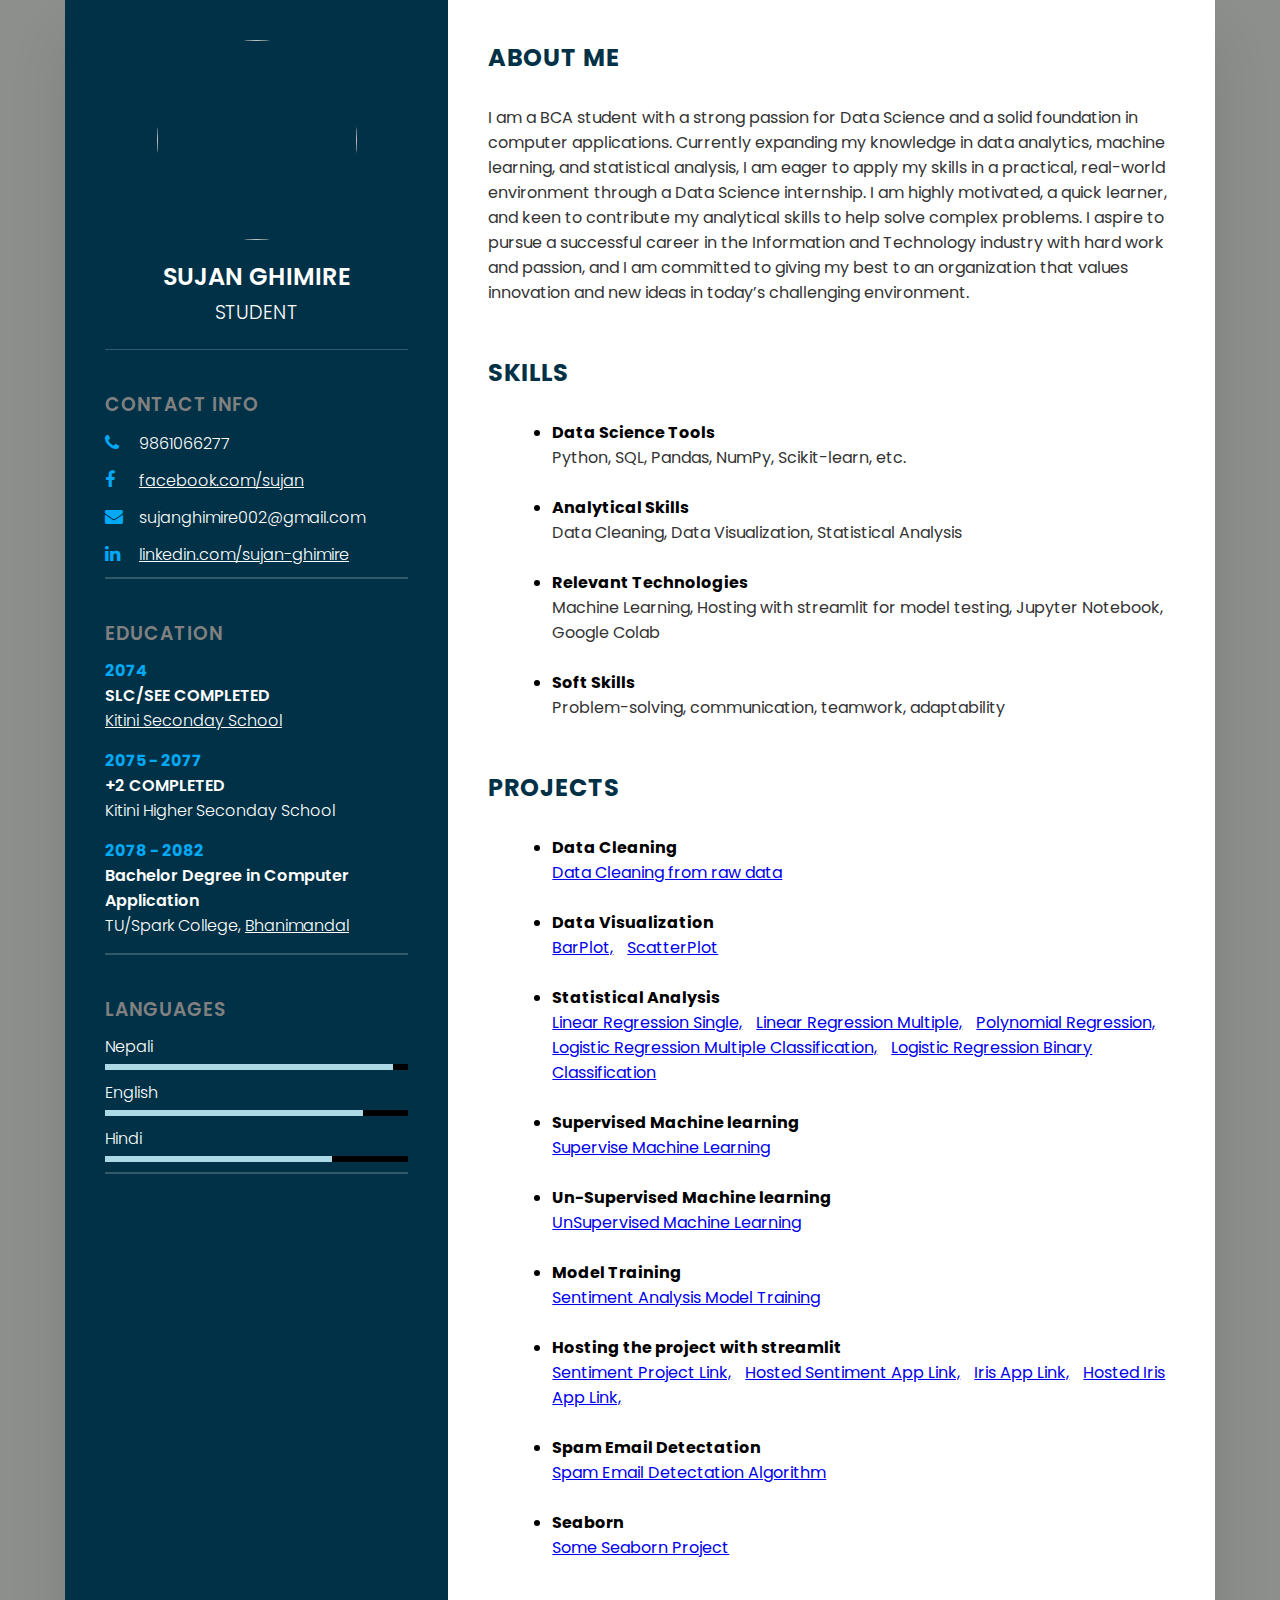
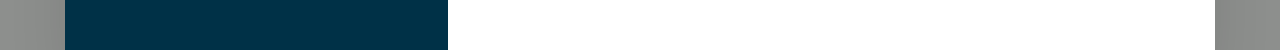
==== Cv.html @ 22872fd2 "Add files via upload" ====
<!DOCTYPE html>
<html lang="en">
<html>
<head>
    <meta name="viewport" content="width=device-width, initial-scale=1.0">
    <title>Circulum vitae</title>
    <link rel="stylesheet" href="https://cdnjs.cloudflare.com/ajax/libs/font-awesome/4.7.0/css/font-awesome.css" integrity="sha512-5A8nwdMOWrSz20fDsjczgUidUBR8liPYU+WymTZP1lmY9G6Oc7HlZv156XqnsgNUzTyMefFTcsFH/tnJE/+xBg==" crossorigin="anonymous" referrerpolicy="no-referrer" />
    <link rel="stylesheet" type="text/css" href="style.css">
    
</head>

<body>
    <div class="container">
        <div class="left_side">
            <div class="profileText">
                <div class="imgBx">
                    <img src="profilePic.jpg" height="200" >
                </div>
                <!-- <h2>SUJAN GHIMIRE <br> <span> FULL-STACK DEVELOPER</span></h2> -->
                <h2>SUJAN GHIMIRE <br> <span> STUDENT</span></h2>
            </div>

            <div class="contactInfo">
                <h3 class="title">Contact Info</h3>
                <ul>
                    <li>
                        <span class="icon"><i class="fa fa-phone" aria-hidden="true"></i></span>
                        <span class="text">9861066277</span>
                    </li>
                    <li>
                        <span class="icon"><i class="fa fa-facebook" aria-hidden="true"></i></span>
                        <!-- <span class="text"><a style="color:white;" href="https://www.facebook.com/sujan.ghimire.395891"></a></span> -->
                        <span class="text">
                            <a style="color: white;" href="https://www.facebook.com/sujan.ghimire.395891">facebook.com/sujan</a>
                            </span>
                            
                    </li>
                    <li>
                        <span class="icon"><i class="fa fa-envelope" aria-hidden="true"></i></span>
                        <span class="text">sujanghimire002@gmail.com</span>
                    </li>
                    <li>
                        <span class="icon"><i class="fa fa-linkedin" aria-hidden="true"></i></span>
                        <span class="text"><a style="color: white;" href="https://www.linkedin.com/in/sujan-ghimire-42a33b323/" target="_blank">linkedin.com/sujan-ghimire</a></span>
                    </li>
                    
                    
                </ul>
            </div>

            <!-- This part contain the information of Education Info -->
            <div class="contactInfo education">
                <h3 class="title">Education</h3>
                <ul>

                    <li>
                        <h5>2074</h5>
                        <h4>SLC/SEE COMPLETED</h4>
                        <h4><a style="color: white;" href="https://www.facebook.com/khss.kc/">Kitini Seconday School</a></h4>
                    </li>
                    <li>
                        <h5>2075 - 2077</h5>
                        <h4>+2 COMPLETED</h4>
                        <h4>Kitini Higher Seconday School</h4>
                    </li>
                    <li>
                        <h5>2078 - 2082</h5>
                        <h4>Bachelor Degree in Computer Application</h4>
                        <h4>TU/Spark College, <a style="color: white;" href="https://www.google.com/maps/place/Spark+College/@27.6707218,85.3030246,17z/data=!3m1!4b1!4m6!3m5!1s0x39eb193d130f2ef1:0x3ad8e98065950d6a!8m2!3d27.6707171!4d85.3055995!16s%2Fg%2F11rgrt46yc?entry=ttu&g_ep=EgoyMDI0MDkyNS4wIKXMDSoASAFQAw%3D%3D">Bhanimandal</a></h4>
                    </li>
                    
                </ul>
            </div>


            <div class="contactInfo language">
                <h3 class="title">languages</h3>
                <ul>
                    <li>
                        <span class="text">Nepali</span>
                        <span class="percent">
                            <div style="width: 95%"></div>
                        </span>
                        
                    </li>
                    
                    <li>
                        <span class="text">English</span>
                        <span class="percent">
                            <div style="width: 85%"></div>
                        </span>
                        
                        
                    </li>
                    
                    <li>
                        <span class="text">Hindi</span>
                        <span class="percent">
                            <div style="width: 75%"></div>
                        </span>
                        
                        
                    </li>
                </ul>
            </div>


        </div>
        
        <div class="right_side">
            <div class="about">
                <h2 class="title2">ABOUT ME</h2>
                <p>
                    I am a BCA student with a strong passion for Data Science and a solid foundation in computer applications. 
                    Currently expanding my knowledge in data analytics, machine learning, and statistical analysis, I am eager 
                    to apply my skills in a practical, real-world environment through a Data Science internship. 
                    I am highly motivated, a quick learner, and keen to contribute my analytical skills to help solve complex 
                    problems. I aspire to pursue a successful career in the Information and Technology industry with hard work
                        and passion, and I am committed to giving my best to an organization that values innovation and new ideas 
                        in today’s challenging environment.</p>
            </div>

            <div class="about">
                <h2 class="title2">Skills</h2>
                <div class="box">
                                            
                    <div class="text">
                        <ul class="indented-list">
                            <li>
                                <h4>Data Science Tools</h4>
                                <p>Python, SQL, Pandas, NumPy, Scikit-learn, etc.</p>
                            </li><br>
                            <li>
                                <h4>Analytical Skills</h4>
                                <p>Data Cleaning, Data Visualization, Statistical Analysis</p>
                            </li><br>
                            <li>
                                <h4>Relevant Technologies</h4>
                                <p>Machine Learning, Hosting with streamlit for model testing, Jupyter Notebook, Google Colab</p>
                            </li><br>
                            <li>
                                <h4>Soft Skills</h4>
                                <p>Problem-solving, communication, teamwork, adaptability</p>
                            </li>
                        </ul>
                    </div>
                    
                </div>

                <h2 class="title2">Projects</h2>
                <div class="box">              
                    <div class="text">
                        <ul class="indented-list">
                            <li>
                                <h4>Data Cleaning</h4>
                                <span><a href="https://github.com/Sujan-321/DataScience/tree/master/DataCleaning">Data Cleaning from raw data</a></span>
                                <!-- <p>link</p> -->
                            </li><br>
                            <li>
                                <h4>Data Visualization</h4>
                                <span class="link-item"><a href="https://github.com/Sujan-321/DataScience/blob/master/seaborn/barplot.ipynb">BarPlot,</a></span>
                                <span class="link-item"><a href="https://github.com/Sujan-321/DataScience/blob/master/seaborn/ScatterPlot.ipynb">ScatterPlot</a></span>
                                <!-- <p>link</p> -->
                            </li><br>
                            <li>
                                <h4>Statistical Analysis</h4>
                                <span class="link-item"><a href="https://github.com/Sujan-321/DataScience/blob/master/SupervisedMachineLearning/Linear_Regression_single.ipynb">Linear Regression Single,</a></span>
                                <span class="link-item"><a href="https://github.com/Sujan-321/DataScience/blob/master/SupervisedMachineLearning/Linear_Regression_Multiple.ipynb">Linear Regression Multiple,</a></span>
                                <span class="link-item"><a href="https://github.com/Sujan-321/DataScience/blob/master/SupervisedMachineLearning/Polynomial_regression.ipynb">Polynomial Regression,</a></span>
                                <span class="link-item"><a href="https://github.com/Sujan-321/DataScience/blob/master/SupervisedMachineLearning/LogisticRegressionMulticlassClassification.ipynb">Logistic Regression Multiple Classification,</a></span>
                                <span class="link-item"><a href="https://github.com/Sujan-321/DataScience/blob/master/SupervisedMachineLearning/LogisticRegression(Binary%20Classfication).ipynb">Logistic Regression Binary Classification</a></span>
                            </li><br>
                            <li>
                                <h4>Supervised Machine learning</h4>
                                <span><a href="https://github.com/Sujan-321/DataScience/blob/master/SupervisedMachineLearning">Supervise Machine Learning</a></span>
                            </li><br>
                            <li>
                                <h4>Un-Supervised Machine learning</h4>
                                <span><a href="https://github.com/Sujan-321/DataScience/tree/master/uuuuu">UnSupervised Machine Learning</a></span>
                            </li><br>
                            <li>
                                <h4>Model Training</h4>
                                <span><a href="https://github.com/Sujan-321/DataScience/blob/master/uuuuu/sentiment_analysis.ipynb">Sentiment Analysis Model Training</a></span>
                            </li><br>
                            <li>
                                <h4>Hosting the project with streamlit</h4>
                                <span class="link-item"><a href="https://github.com/Sujan-321/Text-classification">Sentiment Project Link,</a></span>
                                <span class="link-item"><a href="https://github.com/Sujan-321/Text-classification">Hosted Sentiment App Link,</a></span>
                                <span class="link-item"><a href="https://github.com/Sujan-321/repo_friday">Iris App Link,</a></span>
                                <span class="link-item"><a href="https://repofridayclass.streamlit.app/">Hosted Iris App Link,</a></span>

                            </li><br>
                            <li>
                                <h4>Spam Email Detectation</h4>
                                <span><a href="https://github.com/Sujan-321/DataScience/blob/master/uuuuu/SpamEmailDetectionSystem.ipynb">Spam Email Detectation Algorithm</a></span>
                            </li><br>
                            <li>
                                <h4>Seaborn</h4>
                                <span><a href="https://github.com/Sujan-321/DataScience/tree/master/seaborn">Some Seaborn Project</a></span>
                            </li>
                        </ul>
                    </div>
                </div>          
            </div>
        </div>
    </div>
</body>
</html>
---- style.css ----
@import url('https://fonts.googleapis.com/css?family=Poppins:200,300,400,500,600,700,800,900&display=swap');
*
{
    margin: 0;
    padding: 0;
    box-sizing: border-box;
    font-family: 'Poppins', sans-serif;
}

.link-item {
    margin-right: 10px; /* Adjust the value to increase or decrease the space */
}

body
{
    background-color: rgb(141, 143, 141);
    display: flex;
    justify-content: center;
    align-items: center;
}

.container
{
    position: relative;
    width: 100%;
    max-width: 1150px;
    min-height: 1000px;
    background: #fff;
    display: grid;
    grid-template-columns: 1fr 2fr;
    box-shadow: 0 35px 55px rgba(0,0,0,0.1);
}

.container .left_side
{
    position: relative;
    background: #003147;
    padding: 40px;
}

.profileText
{
    position: relative;
    display: flex;
    flex-direction: column;
    align-items: center;
    padding-bottom: 20px;
    border-bottom: 1px solid rgba(255, 255, 255, 0.2);
}

.profileText .imgBx
{
    position: relative;
    width: 200px;
    height: 200px;
    border-radius: 50%;
    overflow: hidden;
}

.profileText .imgBx img
{
    position: absolute;
    top: 0;
    left: 0;
    width: 100%;
    height: 100%;
    object-fit: cover;
}

.indented-list li {
    margin-left: 4em; /* Adjust the value as needed for more or less indentation */
}

.profileText h2
{
    color: #fff;
    font-size: 1.5em;
    margin-top: 20px;
    text-transform: uppercase;
    text-align: center;
    font-weight: 600;
    line-height: 1.4em;
}

.profileText h2 span
{
    font-size: 0.8em;
    font-weight: 300;
}

.contactInfo
{
    border-bottom: 1px solid rgba(255, 255, 255, 0.2);   
    padding-top: 40px;
}

.title
{
    /* border-bottom: 1px solid rgba(255, 255, 255, 0.2); */
    color: grey;
    text-transform: uppercase;
    font-weight: 600;
    letter-spacing: 1px;
    margin-bottom: 5px;
}

.contactInfo ul
{
    border-bottom: 1px solid rgba(255, 255, 255, 0.2);
    position: relative;
}

.contactInfo ul li
{
    position: relative;
    list-style: none;
    margin: 10px 0;
    cursor: pointer;
}

/* This portion related to the icon pattern */
.contactInfo ul li .icon
{
    display: inline-block;
    width: 30px;
    font-size: 18px;
    color: #03a9f4;
}

.contactInfo ul li span
{
    color: #fff;
    font-weight: 300;
}

.contactInfo.education li
{
    margin-bottom: 15px;
}

.contactInfo.education h5
{
    color: #03a9f4;
    font-size: 16px;
    font-weight: 700;
}

.contactInfo.education h4:nth-child(2)
{
    color: #fff;
    font-weight: 600;
}

.contactInfo.education h4
{
    color: #fff;
    font-weight: 350;
}

.contactInfo.language .percent
{
    position: relative;
    width: 100%;
    height: 6px;
    background: black;
    display: block;
    margin-top: 5px;
}

.contactInfo.language .percent div
{
    position: absolute;
    top: 0;
    left: 0;
    height: 100%;
    background-color: lightblue;
}


/* RIGHT SIDE BLOCK START */
.container .right_side
{
    position: relative;
    background: while;
    padding: 40px;
}

.about
{
    margin-bottom: 50px;
}

.about:last-child
{
    margin-bottom: 0;
}

.title2
{
    /* color: greenyellow; */
    color: #003147;
    text-transform: uppercase;
    letter-spacing: 1px;
    margin-bottom: 30px;
    /* border:2px solid black; */
}

/* for paragraph of ABOUT ME */
p
{
    color: #333;
}

.about .box
{
    display: flex;
    flex-direction: row;
    margin: 50px 0;
    margin-top: 0px;
    /* border: 2px solid black; */

}

.about .box .year_company
{
    min-width: 200px;
}

.about .box .year_company h5
{
    text-transform: uppercase;
    color: #848c90;
}



@media (max-width: 768px) {
    .container {
      grid-template-columns: 1fr; /* Stacks both columns */
    }
    .left_side, .right_side {
      padding: 20px; /* Adjust padding for smaller screens */
    }
  }
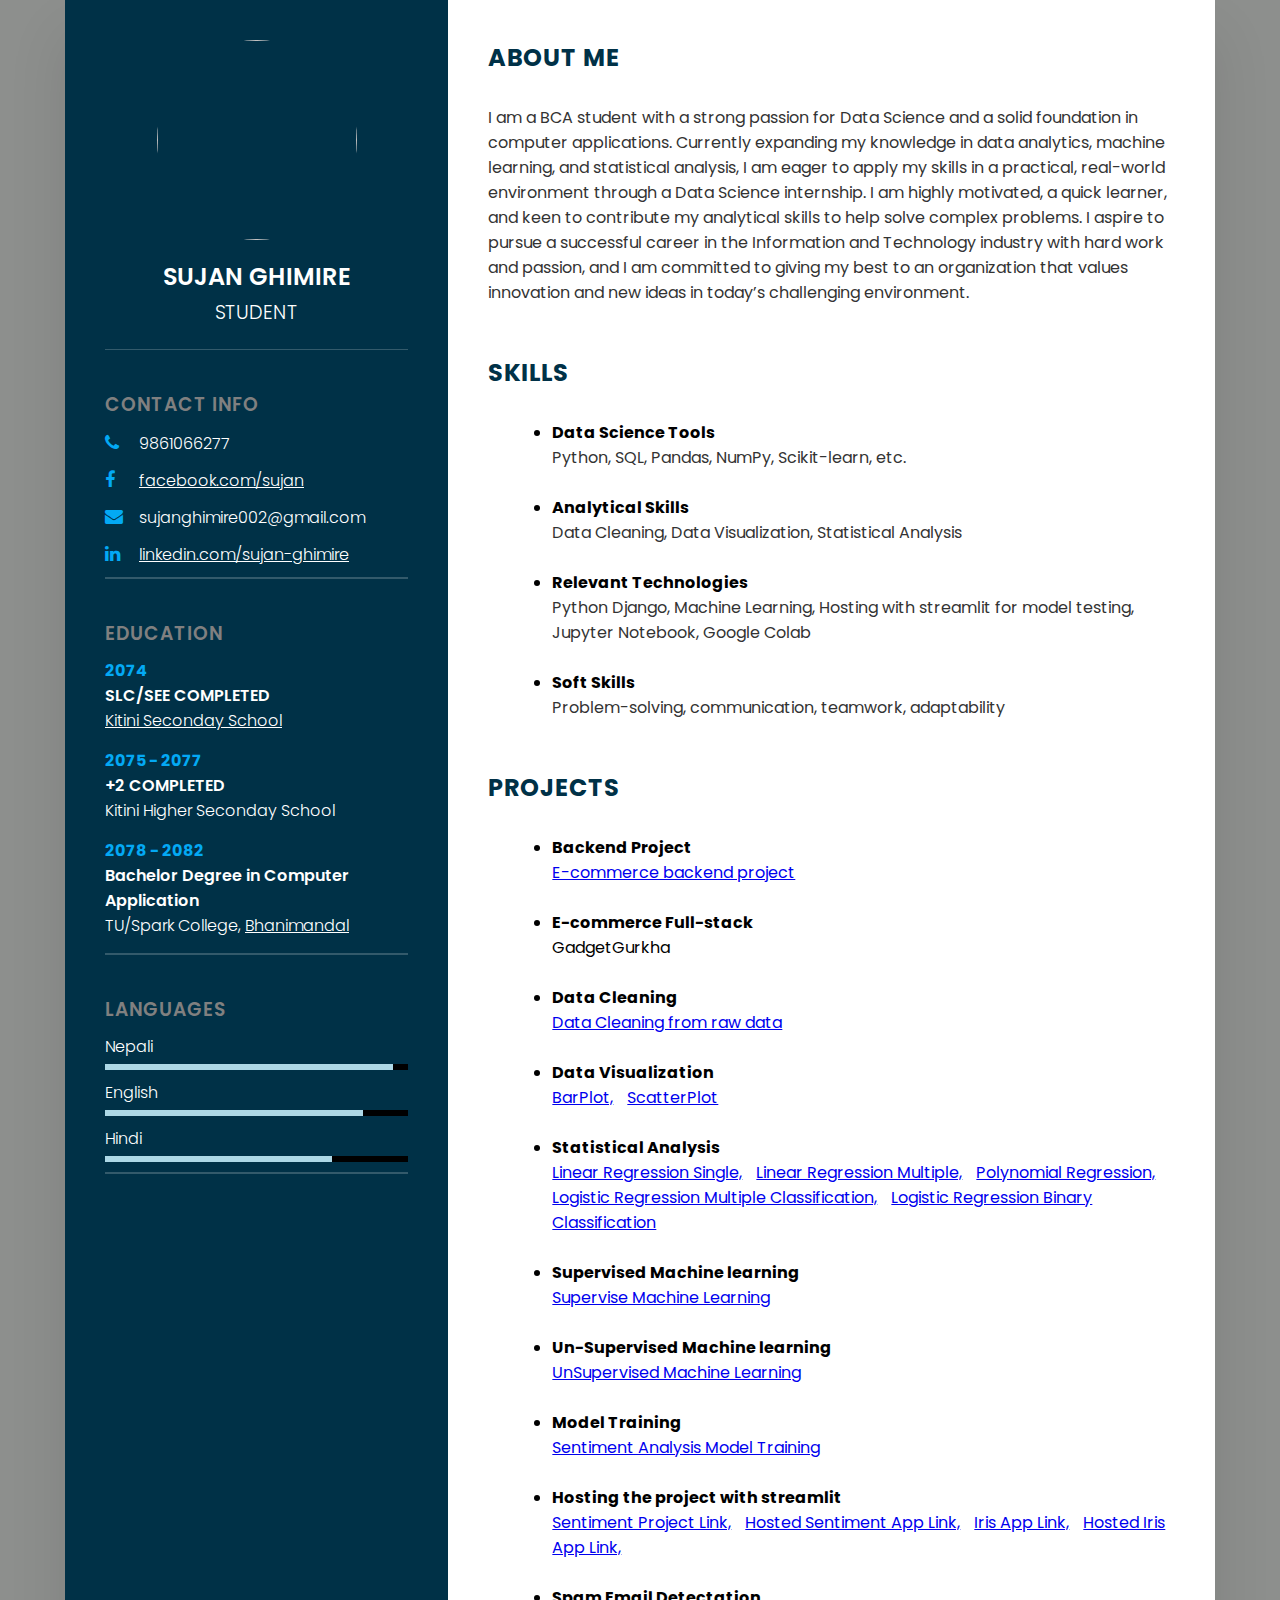
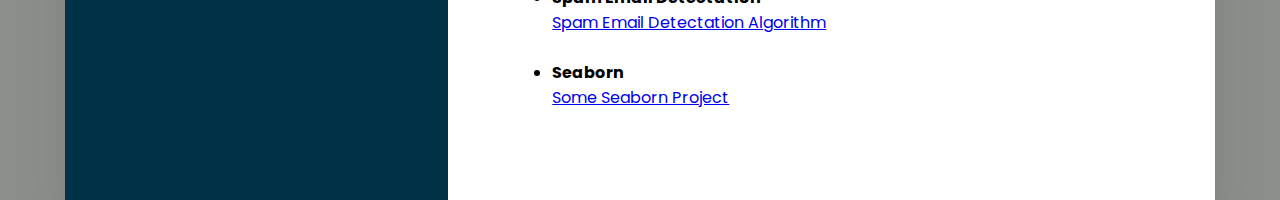
==== commit cb022c49: "Update the profile picture and adding python django" ====
--- a/Cv.html
+++ b/Cv.html
@@ -136,7 +136,7 @@
                             </li><br>
                             <li>
                                 <h4>Relevant Technologies</h4>
-                                <p>Machine Learning, Hosting with streamlit for model testing, Jupyter Notebook, Google Colab</p>
+                                <p>Python Django, Machine Learning, Hosting with streamlit for model testing, Jupyter Notebook, Google Colab</p>
                             </li><br>
                             <li>
                                 <h4>Soft Skills</h4>
@@ -151,6 +151,16 @@
                 <div class="box">              
                     <div class="text">
                         <ul class="indented-list">
+                            <li>
+                                <h4>Backend Project</h4>
+                                <span><a href="https://github.com/Sujan-321/BlueFoxBackend/tree/master">E-commerce backend project</a></span>
+                                <!-- <p>link</p> -->
+                            </li><br>
+                            <li>
+                                <h4>E-commerce Full-stack</h4>
+                                <span>GadgetGurkha</span>
+                                <!-- <p>link</p> -->
+                            </li><br>
                             <li>
                                 <h4>Data Cleaning</h4>
                                 <span><a href="https://github.com/Sujan-321/DataScience/tree/master/DataCleaning">Data Cleaning from raw data</a></span>
